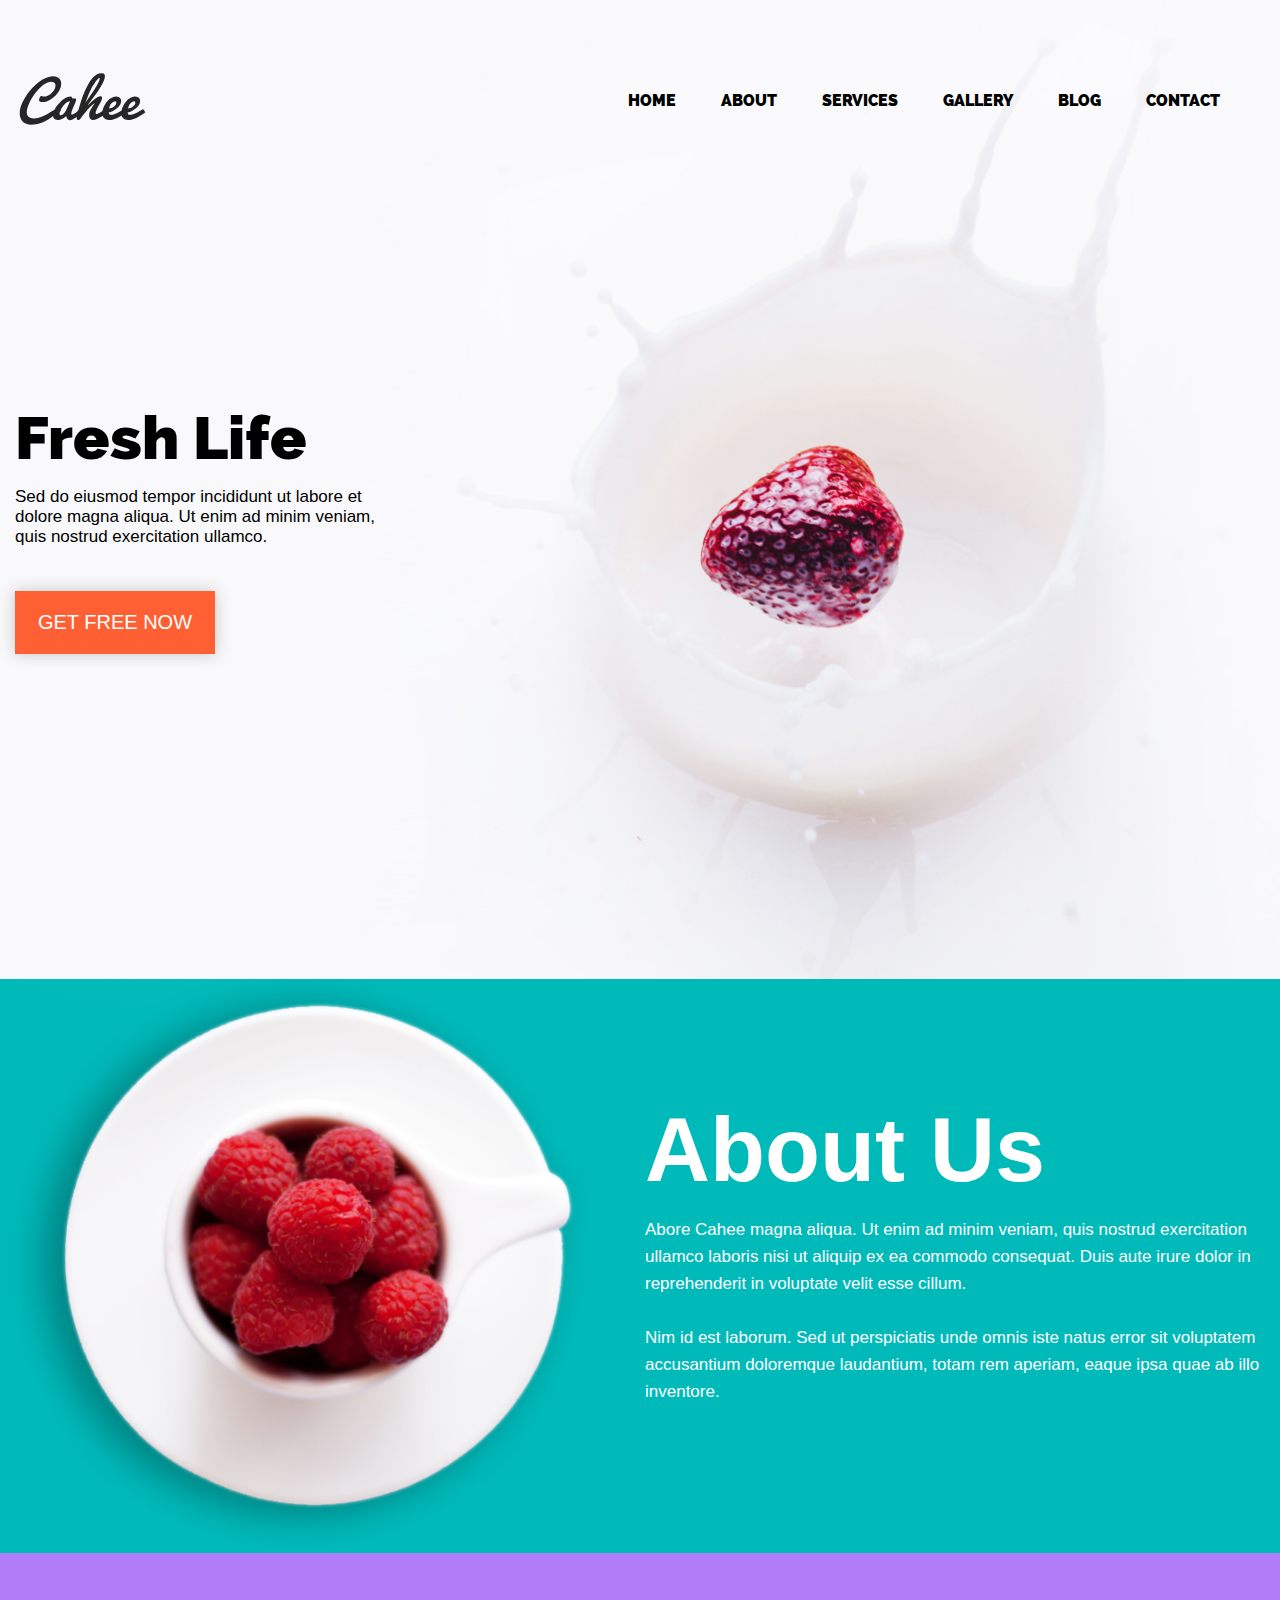
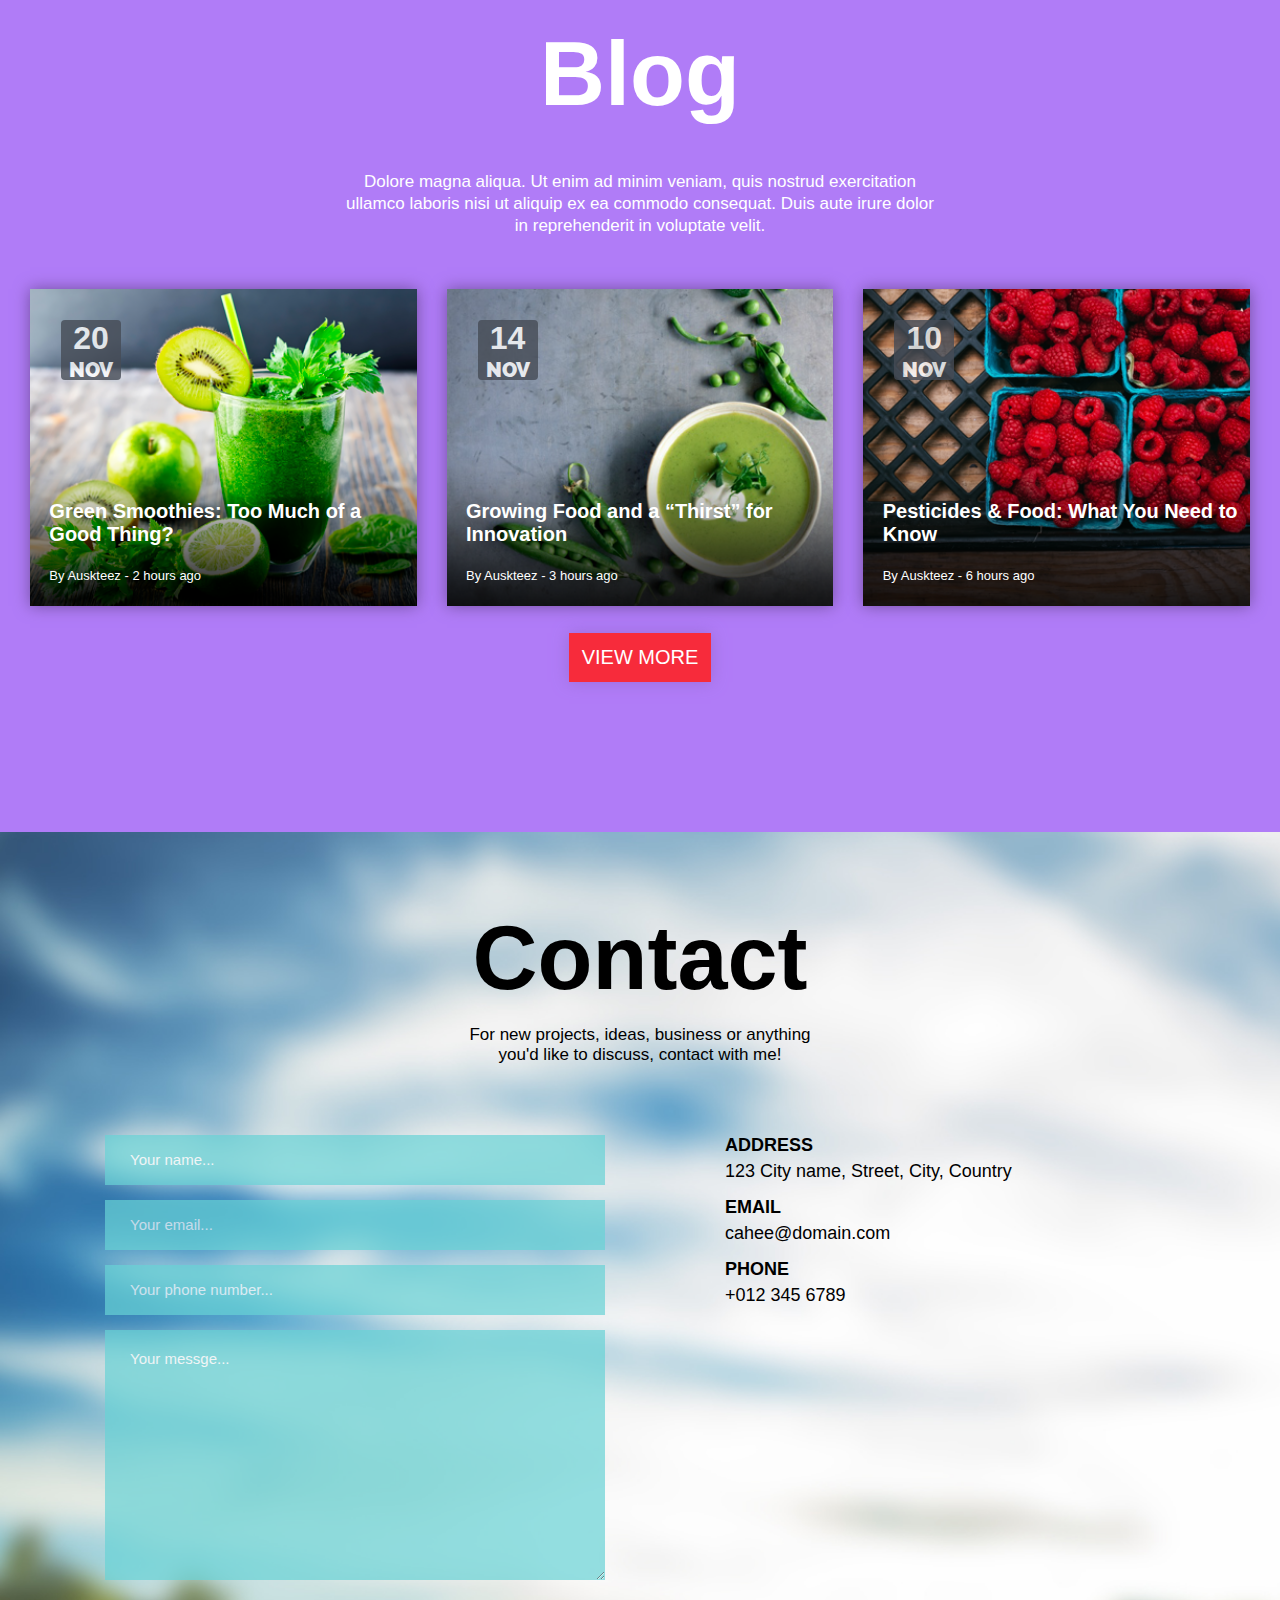
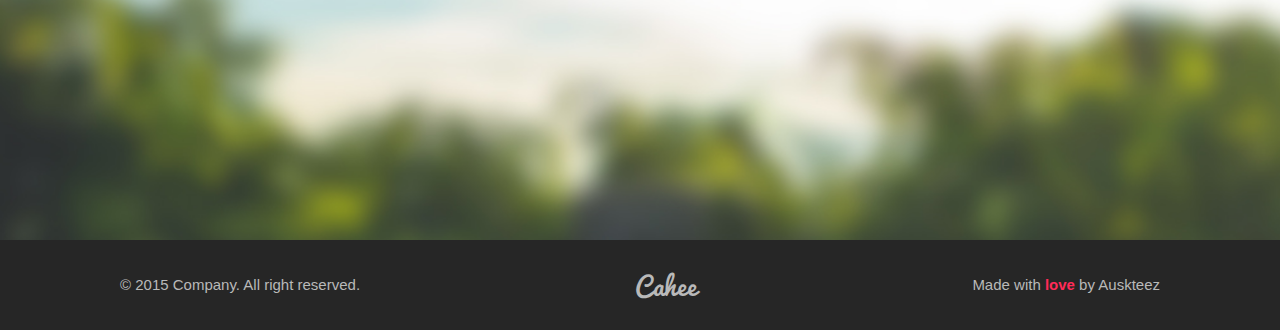
==== part1/index.html @ 93c46a6f "add" ====
<!DOCTYPE html>
<html lang="en">

<head>
  <meta charset="UTF-8">
  <meta name="viewport" content="width=device-width, initial-scale=1.0">
  <meta http-equiv="X-UA-Compatible" content="ie=edge">
  <link rel="stylesheet" href="./css/reset.css">
  <link rel="stylesheet" href="./css/media.css">
  <link rel="stylesheet" href="./css/style.css">
  <script src="https://cdnjs.cloudflare.com/ajax/libs/jquery/3.3.1/jquery.min.js"></script>
  <!-- <link rel="stylesheet" href="https://cdnjs.cloudflare.com/ajax/libs/jquery/3.3.1/jquery.min.js"> -->
  <script src="./js/main.js"></script>
  <title>Document</title>
</head>

<body>
  <div class="wrap">
    <div class="mainer">
      <header class="header">
        <div class="header__col">
          <div class="logo">
            <a class="logo__link" href="/">
              <span class="logo__title">Cahee</span>
            </a>
          </div>
        </div>
        <div class="header__col header__col--stretch">
    
        <div class="menu">
            <div class="menu__icon">
              <span class="menu__icon-line"></span>
              
            </div>
          
            <div class="navigation">
                <ul class="navigation__menu ">

                    <li class="navigation__item">
                      <a class="navigation__link " href=""> HOME </a>
                    </li>
                    <li class="navigation__item">
                      <a class="navigation__link" href=""> ABOUT </a>
                    </li>
                    <li class="navigation__item">
                      <a class="navigation__link" href=""> SERVICES </a>
                    </li>
                    <li class="navigation__item">
                      <a class="navigation__link" href=""> GALLERY </a>
                    </li>
                    <li class="navigation__item">
        
                      <a class="navigation__link" href=""> BLOG </a>
                    </li>
                    <li class="navigation__item">
                      <a class="navigation__link" href=""> CONTACT </a>
                    </li>
                  </ul>
           
            </div>
        </div>
        </div>
      </header>
      <div class="text">
        <span class="text__title">Fresh Life</span>
        <br>
        <span class="text__content">Sed do eiusmod tempor incididunt ut labore et dolore magna aliqua.
          Ut enim ad minim veniam, quis nostrud exercitation ullamco.</span>
        <br>
        <button class="button">GET FREE NOW</button>
      </div>
    </div>
  </div>
  <div class="footer">
    <div class="mainer mainer--fix">
      <img class="img" src="./img/footer.png" alt="">
      <div class="footer__text">
        <span class="footer__title">About Us</span> <br>
        <span class="footer__content">
          Abore Cahee magna aliqua. Ut enim ad minim veniam, quis nostrud exercitation ullamco laboris nisi ut aliquip
          ex ea commodo consequat. Duis aute irure dolor in reprehenderit in voluptate velit esse cillum.
          <br> <br> Nim id est laborum. Sed ut perspiciatis unde omnis iste natus error sit voluptatem accusantium
          doloremque laudantium, totam rem aperiam, eaque ipsa quae ab illo inventore.
        </span>
      </div>
    </div>
  </div>
  <!--  -->

  <div class="wrap-blog">
    <div class="title-blog">
      Blog
    </div>
    <div class="text-blog">
      Dolore magna aliqua. Ut enim ad minim veniam, quis nostrud exercitation ullamco laboris nisi ut aliquip ex ea
      commodo consequat.
      Duis aute irure dolor in reprehenderit in voluptate velit.
    </div>

    <ul class="mainer-blog">
      <li class="article">
        <div class="data">
          <span>20</span>
          <span class="month">NOV</span>
        </div>

        <div class="title-article">
          Green Smoothies: Too Much of a Good Thing?
          <br>
          <span class="author-blog">By Auskteez - 2 hours ago</span>
        </div>
        <!--  -->
      </li>
      <li class="article">
        <div class="data">
          <span>14</span>
          <span class="month">NOV</span>
        </div>

        <div class="title-article">
          Growing Food and a “Thirst” for Innovation
          <br>
          <span class="author-blog"> By Auskteez - 3 hours ago</span>
        </div>

      </li>
      <li class="article ">
        <div class="data">
          <span>10</span>
          <span class="month">NOV</span>
        </div>

        <div class="title-article">
          Pesticides & Food: What You Need to Know
          <br>
          <span class="author-blog">By Auskteez - 6 hours ago</span>
        </div>
      </li>
    </ul>
  </div>
  <button class="button-blog">VIEW MORE </button>


  <!--  -->
  <div class="bg-contact">
    <header class="header-contact">
      <span class="title-name">Contact</span>
      <br>
      <span class="title-text">For new projects, ideas, business or anything
        you'd like to discuss, contact with me!</span>
    </header>
    <main class="main-contact">
      <form action="#" class="form">
        <input class="form__element" type="text" placeholder="Your name...">
        <input class="form__element" type="email" placeholder="Your email...">
        <input class="form__element" type="text" placeholder="Your phone number..." data-mask="+000 00 000 0000">
        <textarea class="form__element textarea" placeholder="Your messge..."></textarea>
      </form>
      <div class="info-element">
        <div class="content_title">ADDRESS</div>
        <div class="content_info_example">123 City name, Street, City, Country</div>

        <div class="content_title">EMAIL</div>
        <div class="content_info_example">cahee@domain.com</div>

        <div class="content_title">PHONE</div>
        <div class="content_info_example">+012 345 6789</div>
      </div>
    </main>

    <footer class="footer-contact">
      <div class="label">© 2015 Company. All right reserved.</div>
      <div class="logo"><a href="/" class="logo_link">Cahee</a></div>
      <div class="author">Made with <span style="color: #ff2b58; font-weight: bold;">love</span> by Auskteez</div>

    </footer>
  </div>

  <script src="https://code.jquery.com/jquery-3.4.1.min.js"
    integrity="sha256-CSXorXvZcTkaix6Yvo6HppcZGetbYMGWSFlBw8HfCJo=" crossorigin="anonymous"></script>
  <script src="./js/jquery.mask.min.js"></script>
</body>

</html>
---- part1/css/media.css ----
@media screen and (min-width:1501px){
  
  .main-contact{
    padding-left: 13%;
}
  .info-element{
    padding-left: 30%;
}
.menu__icon{
  display: none;
}
}


@media screen and (max-width:1500px){
  .wrap{
    margin-left: -85px;
}
 
  .header__col--stretch{
    flex-direction: column;
}

.img{
  margin-left: -85px;
}
.footer__text{
  margin-right: 15px;
  margin-bottom: 50px;
}
.header-contact{
  flex-direction: column;
} 

.main-contact{
  margin: 20px;
}
   
  .footer-contact{
    padding: 23px 30px;
}
  .author{
    padding-right: 0;
}
.menu__icon{
  display: none;
}
}
@media screen and (max-width:768px){

.header{
  margin-top: -70px;
}
    .menu__icon{
      display: inline-block;
      position: fixed;
   
      right: 5px;
    }
    .navigation__link--active {
      border-top-color: none;
    }
    .navigation__item{
      height: 40px;
      padding-top: 5px;
      
    }
    /* .navigation__item:nth-child(1){
      border: none;
    } */
    .navigation{
      position: fixed;
      display: none;
      top: 55px;
      right: 0;
      left: 0;

      background-color: rgba(0, 0, 0, 0.8);
      z-index: 1000;
     
    }
    
    .navigation__link {
      display: block;
      padding: 10px 0;
      text-align: center;
      color: #ffffff;
      width: 100%;
    }
    .navigation__menu{
      flex-direction: column;
      padding: 0;
    margin: 0;
    }
  .header__col{
    padding-right: 40px;
}
.menu{
  display: inline-block;
  padding-bottom: 10px;
  padding-top: 10px;
  margin-left: -15px;
}

.menu__icon-line{
  width: 40px;
  height: 2px;
  background-color: black;
  position: relative;
  display: block;
}
.menu__icon-line:before,
.menu__icon-line:after{
  content: '';
  width: 100%;
  position: absolute;
  height: 9px;
  background-color: #333333;
  right: 0px;
  top: -14px;
  border-radius: 9px;
  opacity: 1;
 

}
.menu__icon-line:after{
  top: auto;
  bottom: -14px;
  
}

.menu_state_open .menu__icon-line{
  transform: rotate(45deg);

  }
  
  .menu_state_open .menu__icon-line::before  {
  /* transform: rotate(45deg); */
  display: none;
  }
  .menu_state_open .menu__icon-line::after  {
    transform: rotate(-90deg);
    top: 0px;
    }
    .menu_state_open .navigation {
      display: block;  
      }
      

.img{
  height: 50%;
  margin-top: 170px;
}
.footer__text{
  text-align: center;
  margin-left: -50px;
}
.mainer-blog{
  flex-direction: column;
  margin-right: 30px;
}
.content_info_example{
  word-break: break-all;
}

  
  .footer-contact{
    text-align: center;
}
  
.logo{
  padding-right: 50px;
  padding-left: 50px;
}
}
@media screen and (max-width:500px){
  body{
    width: 100%;
}
.header{

}
.header__col{

}
.mainer--fix{
  flex-direction: column;
  height: 100%;
  align-items: center;
}
.footer__text{
  word-break: break-all;

 text-align: center;
}  
.img{
margin: 0;
}
.mainer-blog{
  margin-right: 30px;
}

.main-contact{
  flex-direction: column;
  text-align: center;
}
.title-name{
  word-break: break-all;
}
.form{
  padding-right: 50px;
  padding-bottom: 50px;
}
.info-element{
  display: contents;
 
}
.content_title{
  padding-right: 30px;
}

.footer-contact{
  flex-direction: row;
  margin-left:-100px;
}
.logo{
  padding: 0;
}
.author{
  word-break: initial;
  margin-right: -90px;
}


}
---- part1/css/style.css ----
@font-face{
  font-family: 'Raleway-heavy';
  font-style: normal;
  font-weight: normal;
  src: url('../font/Raleway-Heavy.woff'),
  url('../font/raleway.heavy.woff2');
}
@font-face{
  font-family: 'Pacifico';
  font-style: normal;
  font-weight: normal;
  src: url('../font/Pacifico-Regular.woff'),
  url('../font/9119.woff2');
}

.mainer{
  max-width: 1500px;
  margin: 0 auto;

}
.wrap{
  background-image: url(../img/header.jpg);
  background-repeat: no-repeat;
  background-size: cover;
  background-position: center;
  margin-bottom: -20px;
  padding: 0 15px;
  padding-left: 100px;
}

.header{
  display: flex;
  padding: 55px 0 260px 0;
  align-items: center;
  justify-content: space-between;
}


.logo__title{
  font-family: 'Pacifico';
  font-size: 50px;
  font-style: italic;
  font-weight: 300;
  color: #262626;
}
.logo__link{
  text-decoration: none;
}
.logo__title:hover{
  color: hsl(13, 94%, 67%);
}
/* .navigation{
  flex-grow: 1;
} */
/* .navigation__menu{
  list-style: none;
  display: flex;
} */


.navigation__link{
  margin: 0 45px 0 0;
  font-family: 'Raleway-heavy';
  font-size: 16px;
  font-weight: 600;
  text-decoration: none;
  display: inline-block;
  padding: 3px 0;
  border-top: 3px solid  transparent;
}
.navigation__link:hover ,
.navigation__link--active
{
  border-top-color: #ff6033;  
}
.text{
  padding: 0px 0 345px  0px;
}
.text__title{
  font-family: 'Raleway-heavy';
  font-size: 60px;
  display: block;
}
.text__content{
  font-size: 17px;
  font-weight: 300;
  display: block;
  max-width: 370px;
  line-height: 20px;
}
.button{
  width: 200px;
  font-size: 20px;
  font-weight: 300;
  background-color: #ff6033;
  color: white;
  border: 0;
  padding: 20px 0;
  margin-top: 30px;
  box-shadow: 0 0 15px #c7c6c9;
  cursor: pointer;
}
.button:hover{
  background-color: hsl(13, 81%, 34%);
}
.footer{
  background-color: #00baba;
  display: flex; 
}
.mainer--fix{
  display: flex; 
  padding-left: 80px;
}
.img{
  width: 50%;
  margin-right: 50px;
}
.footer__text{ 
  color: white;
  padding-top: 120px;
}
.footer__title{
  font-weight: 600;
  font-size: 90px;
  display: block;
}
.footer__content{
  font-weight: 300;
  line-height: 27px;
  font-size: 17px;
}
/*  */

.wrap-blog{
  padding: 0 15px;
}
.title-blog{
  font-size: 90px; 
  text-align: center; 
  font-weight: bold;
  margin-top: 70px;
  margin-bottom: 45px;
  color: white;
  font-family: 'Raleway', sans-serif;
}
.text-blog{
  font-size: 17px;
  text-align: center;
  font-weight: 300;
  max-width: 600px;
  margin: 0 auto;
  line-height: 22px;
  margin-bottom: 3%;
  color: white;
  font-family: 'Raleway', sans-serif;
}
.mainer-blog{  
  display: flex;
  list-style: none;
  justify-content: space-between;
  padding: 0;
}
.article{
  width: 100%;
  cursor: pointer;
  box-shadow: 0 0 15px #714f9e;
  margin: 15px;
}
.article:nth-child(1){
  background-image: url(../img/img1.png);
  background-repeat: no-repeat;
  background-size: cover;
}
.article:nth-child(2){
  background-image: url(../img/img2.png);
  background-repeat: no-repeat;
  background-size: cover;
}
.article:nth-child(3){
  background-image: url(../img/img3.png);
  background-repeat: no-repeat;
  background-size: cover;
}

.data{
  margin-top: 8%;
  font-size: 32px;
  font-weight: bold;
  background-color: #464c56;
  opacity: 0.8;
  width: 60px;
  height: 60px;
  border-radius: 4px;
  margin-left: 8%;
  text-align: center;
  color: white;
  font-family: 'Raleway', sans-serif;
}
.data .month{
  font-size: 21px;
  font-family: 'Raleway-Heavy';
  display: block;
}
.title-article{
  font-size: 20px;
  font-weight: bold;
  margin-left: 5%;
  margin-top: 31%;
  padding-bottom: 6%;
  color: white;
  font-family: 'Raleway', sans-serif;
}
.author-blog{
  font-weight: 300;
  font-size: 13px;
  display: block;
  color: white;
  font-family: 'Raleway', sans-serif;
  margin-top: 6%;
}

.button-blog{
  font-size: 20px;
  font-weight: 300;
  background-color: #f72b3b;
  border: 0;
  color: white;
  font-family: 'Raleway', sans-serif;
  cursor: pointer;
  box-shadow: 0 0 15px #9b6dd9;
  padding:1%;
  display: block;
  margin: 0 auto 150px auto;
}
.button-blog:hover{
  background-color: hsl(355, 65%, 42%);
}

/*  */
.bg-contact{
  background-image: url(../img/bg.jpg);
  background-size: cover;
  background-repeat: no-repeat; 
}

.header-contact{
  text-align: center;
  padding-top: 75px;
}
.header-contact .title-name{
  font-weight: bold;
  font-size: 90px;  
}
.header-contact .title-text{
  font-weight: 300;  
  font-size: 17px;
  max-width: 346px;
  display: inline-block;
  margin: 15px 0 50px 0;
}
.main-contact{
  display: flex; 
  justify-content: space-around;
}
.info-element{
  width:calc(50% - 120px) ;
  margin-left: 50px;
}
.form{
  max-width: 500px;
  margin-left: 50px;
}
input[type="email"]:invalid{
  background-color: #6dffb6;
}
.form__element{
  width: 100%;
  height: 50px;
  background-color: #68d3d6;
  opacity: 0.7;
  border: none;
  margin-bottom: 15px;
  color: white;
  font-size: 15px;
  font-weight: 300;
  outline: none;
  border-left: 5px solid #68d3d6;
  box-sizing: border-box;
  padding-left: 20px;
  cursor: pointer;
}
.form__element:focus{  
  border-left: 5px solid #355b82;
  opacity: 1;
  background-color: #00c4c4;
}
.form__element::placeholder{
  color: white;
}

.textarea{
  height: 250px;
  resize: vertical;
  padding-top: 20px; 
}
.content_title{
  font-weight: bold;
  text-transform: uppercase;
  font-size: 18px;
  padding-bottom: 5px;  
}
.content_info_example{
  font-size: 18px;
  padding-bottom: 15px;
}
.footer-contact{
  background-color: #262626;
  padding: 23px 120px 23px 120px;
  display: flex;
  align-items: center;
  justify-content: center;
  margin-top: 242px;
}
 
.label{
  float:left;
  margin-right: auto;
  padding: 0;
  font-weight: 300;
  font-size: 15px;
  color: #b9b9b9; 
}
.logo{
  text-align: center;
  cursor: pointer;
}
.logo_link{
  font-size: 25px;
  font-family: 'Pacifico', cursive;
  color: #b9b9b9;
  text-decoration: none;
}
.logo_link:hover{
  color: #00c4c4;
}
.author{
  float: right;
  margin-left: auto;
  font-weight: 300;
  font-size: 15px;
  color: #b9b9b9;
 }
/*  */
.menu {
  text-align: right;
}

.menu__icon {
 /* display: none; */
 width: 45px;
 height: 35px;
 /* position: relative; */
 cursor: pointer;
}

.navigation__menu{
  list-style: none;
    display: flex;
    justify-content: flex-end;
}


.menu__icon span {
display: block;
position: absolute;
height: 9px;
width: 100%;
background: #333333;
border-radius: 9px;
opacity: 1;
left: 0;
transform: rotate(0deg);
transition: .25s ease-in-out;
}

.navigation__link:hover {
  text-decoration: none;
}
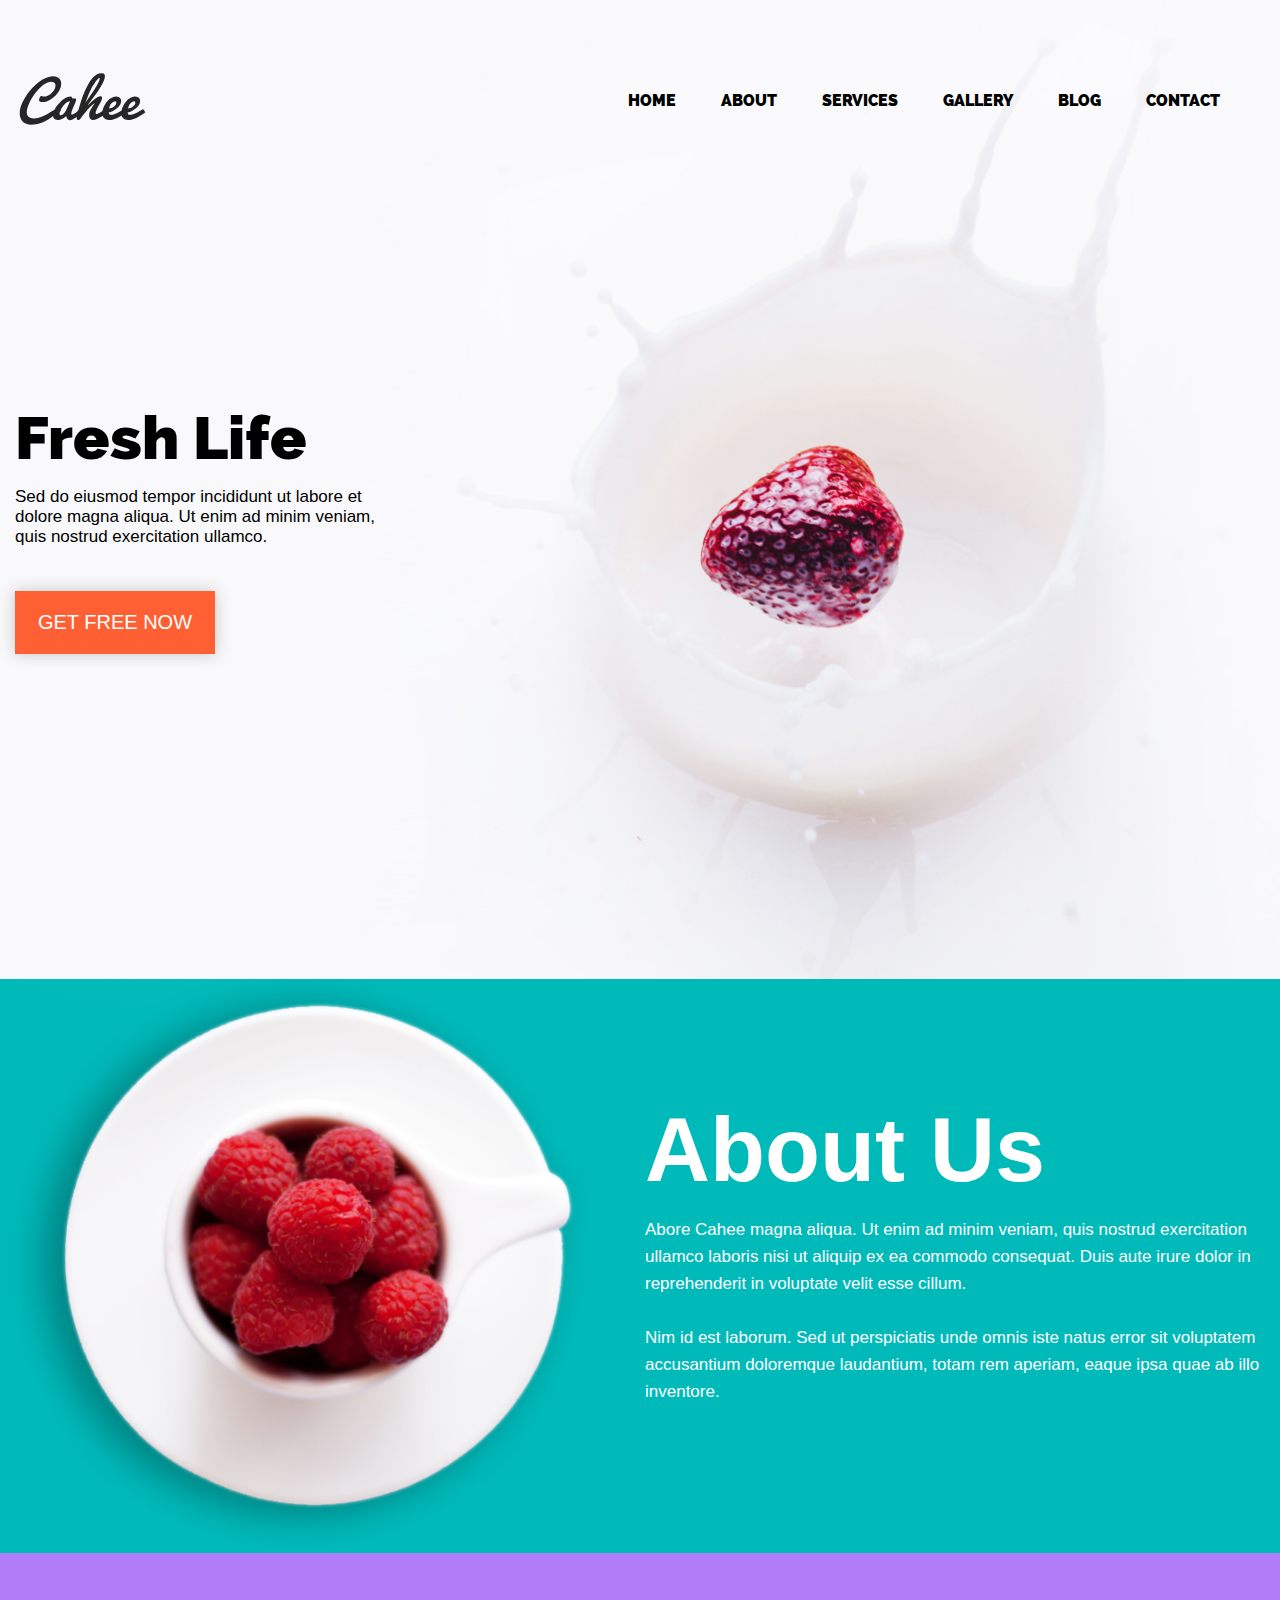
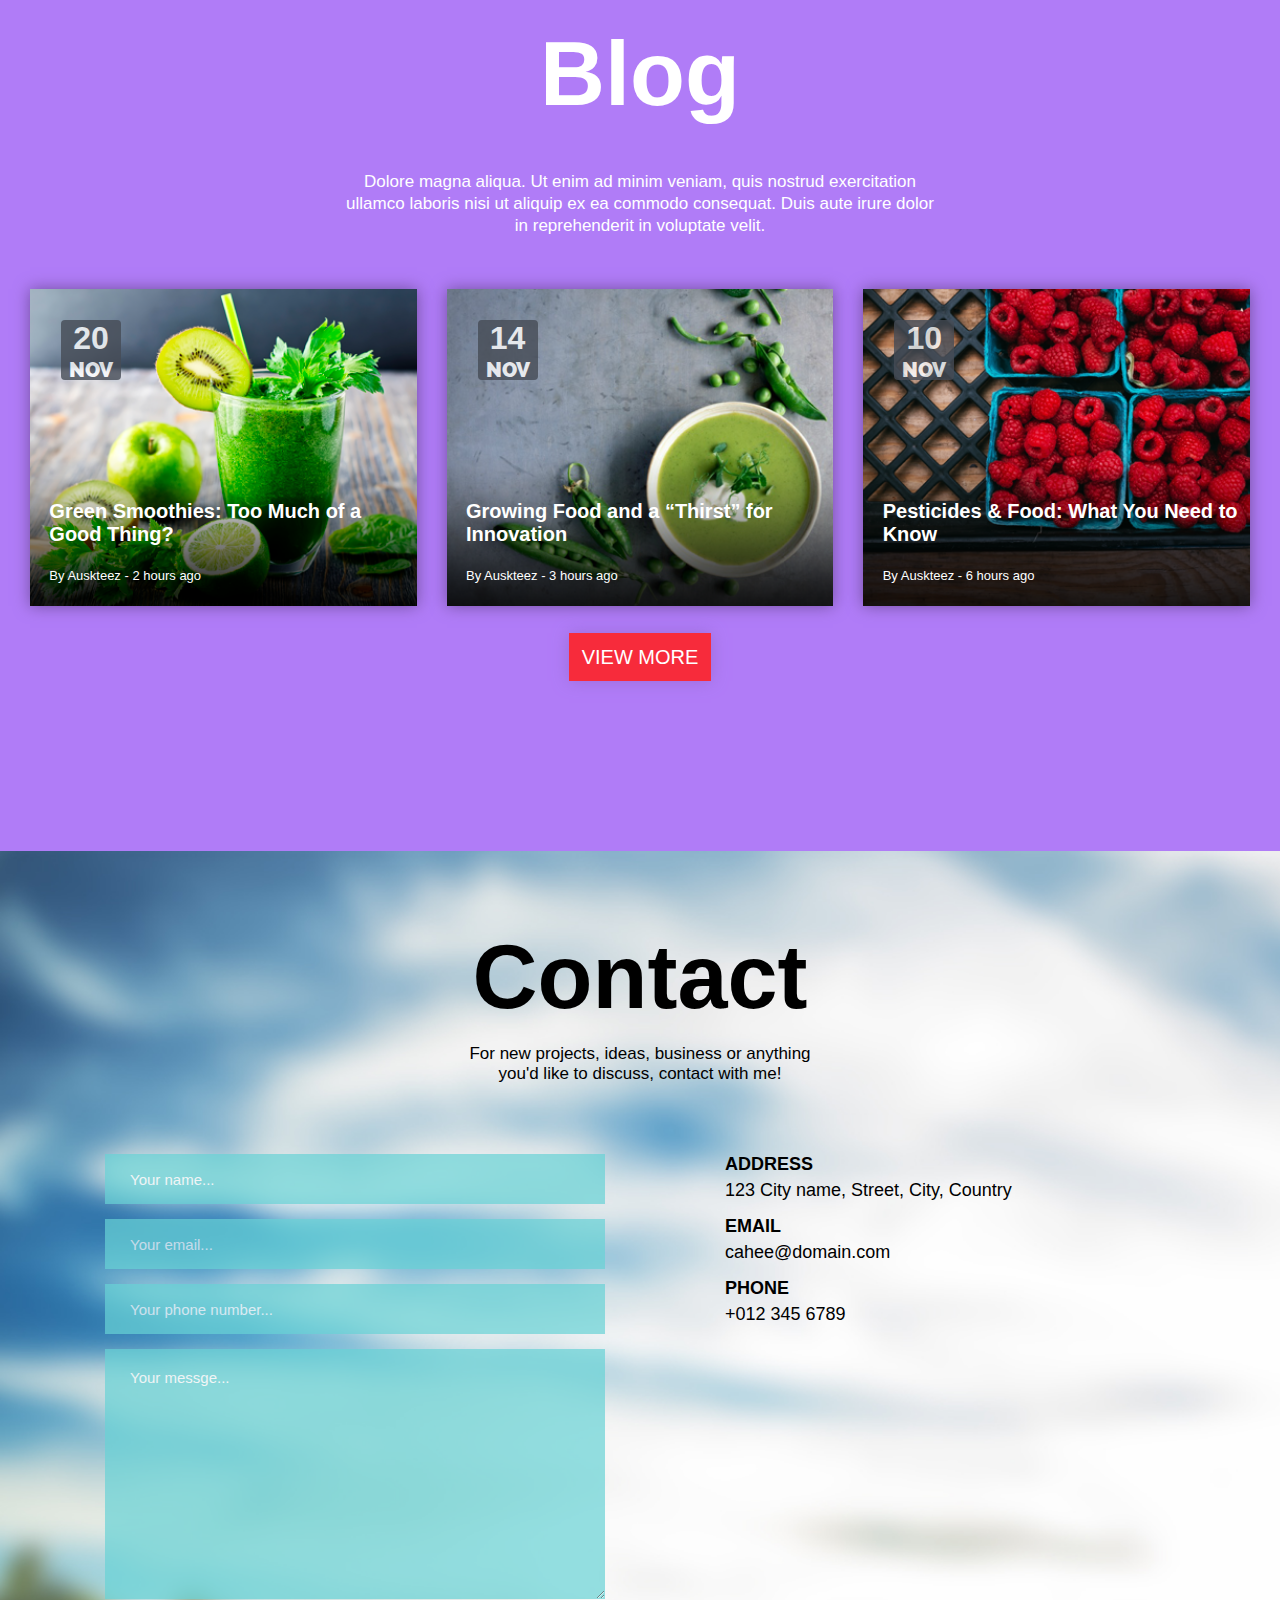
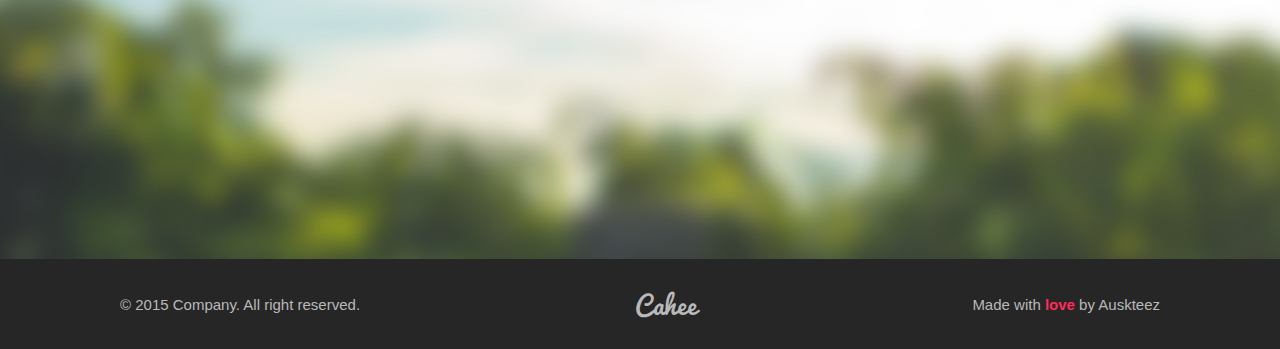
==== commit 2e92cb0e: "fix" ====
--- a/part1/index.html
+++ b/part1/index.html
@@ -26,39 +26,39 @@
           </div>
         </div>
         <div class="header__col header__col--stretch">
-    
-        <div class="menu">
+
+          <div class="menu">
             <div class="menu__icon">
               <span class="menu__icon-line"></span>
-              
+
             </div>
-          
+
             <div class="navigation">
-                <ul class="navigation__menu ">
+              <ul class="navigation__menu ">
 
-                    <li class="navigation__item">
-                      <a class="navigation__link " href=""> HOME </a>
-                    </li>
-                    <li class="navigation__item">
-                      <a class="navigation__link" href=""> ABOUT </a>
-                    </li>
-                    <li class="navigation__item">
-                      <a class="navigation__link" href=""> SERVICES </a>
-                    </li>
-                    <li class="navigation__item">
-                      <a class="navigation__link" href=""> GALLERY </a>
-                    </li>
-                    <li class="navigation__item">
-        
-                      <a class="navigation__link" href=""> BLOG </a>
-                    </li>
-                    <li class="navigation__item">
-                      <a class="navigation__link" href=""> CONTACT </a>
-                    </li>
-                  </ul>
-           
+                <li class="navigation__item">
+                  <a class="navigation__link " href=""> HOME </a>
+                </li>
+                <li class="navigation__item">
+                  <a class="navigation__link" href=""> ABOUT </a>
+                </li>
+                <li class="navigation__item">
+                  <a class="navigation__link" href=""> SERVICES </a>
+                </li>
+                <li class="navigation__item">
+                  <a class="navigation__link" href=""> GALLERY </a>
+                </li>
+                <li class="navigation__item">
+
+                  <a class="navigation__link" href=""> BLOG </a>
+                </li>
+                <li class="navigation__item">
+                  <a class="navigation__link" href=""> CONTACT </a>
+                </li>
+              </ul>
+
             </div>
-        </div>
+          </div>
         </div>
       </header>
       <div class="text">
@@ -137,10 +137,11 @@
         </div>
       </li>
     </ul>
+    
+  <button class="button-blog">VIEW MORE </button>
   </div>
-  <button class="button-blog">VIEW MORE </button>
 
-
+  
   <!--  -->
   <div class="bg-contact">
     <header class="header-contact">
--- a/part1/css/media.css
+++ b/part1/css/media.css
@@ -1,26 +1,28 @@
 @media screen and (min-width:1501px){
-  
-  .main-contact{
-    padding-left: 13%;
-}
-  .info-element{
-    padding-left: 30%;
-}
 .menu__icon{
   display: none;
-}
+}  
+.main-contact{
+  padding-left: 13%;
+}
+.info-element{
+  padding-left: 30%;
+}
+
 }
 
 
 @media screen and (max-width:1500px){
-  .wrap{
-    margin-left: -85px;
+.wrap{
+  margin-left: -85px;
 }
  
-  .header__col--stretch{
-    flex-direction: column;
-}
-
+.header__col--stretch{
+  flex-direction: column;
+}
+.menu__icon{
+  display: none;
+}
 .img{
   margin-left: -85px;
 }
@@ -36,64 +38,22 @@
   margin: 20px;
 }
    
-  .footer-contact{
-    padding: 23px 30px;
-}
-  .author{
-    padding-right: 0;
-}
-.menu__icon{
-  display: none;
-}
+.footer-contact{
+  padding: 23px 30px;
+}
+.author{
+  padding-right: 0;
+}
+
 }
 @media screen and (max-width:768px){
 
 .header{
   margin-top: -70px;
 }
-    .menu__icon{
-      display: inline-block;
-      position: fixed;
-   
-      right: 5px;
-    }
-    .navigation__link--active {
-      border-top-color: none;
-    }
-    .navigation__item{
-      height: 40px;
-      padding-top: 5px;
-      
-    }
-    /* .navigation__item:nth-child(1){
-      border: none;
-    } */
-    .navigation{
-      position: fixed;
-      display: none;
-      top: 55px;
-      right: 0;
-      left: 0;
-
-      background-color: rgba(0, 0, 0, 0.8);
-      z-index: 1000;
-     
-    }
-    
-    .navigation__link {
-      display: block;
-      padding: 10px 0;
-      text-align: center;
-      color: #ffffff;
-      width: 100%;
-    }
-    .navigation__menu{
-      flex-direction: column;
-      padding: 0;
-    margin: 0;
-    }
-  .header__col{
-    padding-right: 40px;
+
+.header__col{
+  padding-right: 40px;
 }
 .menu{
   display: inline-block;
@@ -101,7 +61,11 @@
   padding-top: 10px;
   margin-left: -15px;
 }
-
+.menu__icon{
+  display: inline-block;
+  position: fixed;   
+  right: 5px;
+}
 .menu__icon-line{
   width: 40px;
   height: 2px;
@@ -120,32 +84,63 @@
   top: -14px;
   border-radius: 9px;
   opacity: 1;
- 
-
 }
 .menu__icon-line:after{
   top: auto;
   bottom: -14px;
-  
 }
 
 .menu_state_open .menu__icon-line{
   transform: rotate(45deg);
-
-  }
+}
   
-  .menu_state_open .menu__icon-line::before  {
+.menu_state_open .menu__icon-line::before  {
   /* transform: rotate(45deg); */
   display: none;
-  }
-  .menu_state_open .menu__icon-line::after  {
-    transform: rotate(-90deg);
-    top: 0px;
-    }
-    .menu_state_open .navigation {
-      display: block;  
-      }
+}
+.menu_state_open .menu__icon-line::after  {
+  transform: rotate(-90deg);
+  top: 0px;
+}
+.menu_state_open .navigation {
+  display: block;  
+}
+
+.navigation__link--active {
+  border-top-color: none;
+}
+.navigation{
+  position: fixed;
+  display: none;
+  top: 55px;
+  right: 0;
+  left: 0;
+  background-color: rgba(0, 0, 0, 0.8);
+  z-index: 1000;
+}
+.navigation__menu{
+  flex-direction: column;
+  padding: 0;
+  margin: 0;
+}
+.navigation__item{
+  height: 40px;
+  padding-top: 5px;
       
+}
+    /* .navigation__item:nth-child(1){
+      border: none;
+    } */
+
+    
+.navigation__link {
+  display: block;
+  padding: 10px 0;
+  text-align: center;
+  color: #ffffff;
+  width: 100%;
+}
+
 
 .img{
   height: 50%;
@@ -164,8 +159,8 @@
 }
 
   
-  .footer-contact{
-    text-align: center;
+.footer-contact{
+  text-align: center;
 }
   
 .logo{
@@ -174,15 +169,10 @@
 }
 }
 @media screen and (max-width:500px){
-  body{
-    width: 100%;
-}
-.header{
-
-}
-.header__col{
-
-}
+body{
+  width: 100%;
+}
+
 .mainer--fix{
   flex-direction: column;
   height: 100%;
@@ -190,11 +180,10 @@
 }
 .footer__text{
   word-break: break-all;
-
- text-align: center;
+  text-align: center;
 }  
 .img{
-margin: 0;
+  margin: 0;
 }
 .mainer-blog{
   margin-right: 30px;
--- a/part1/css/style.css
+++ b/part1/css/style.css
@@ -133,12 +133,14 @@
 
 .wrap-blog{
   padding: 0 15px;
+  background: #b07cf7;
+  padding-bottom: 20px;
 }
 .title-blog{
   font-size: 90px; 
   text-align: center; 
   font-weight: bold;
-  margin-top: 70px;
+  padding-top: 70px;
   margin-bottom: 45px;
   color: white;
   font-family: 'Raleway', sans-serif;
